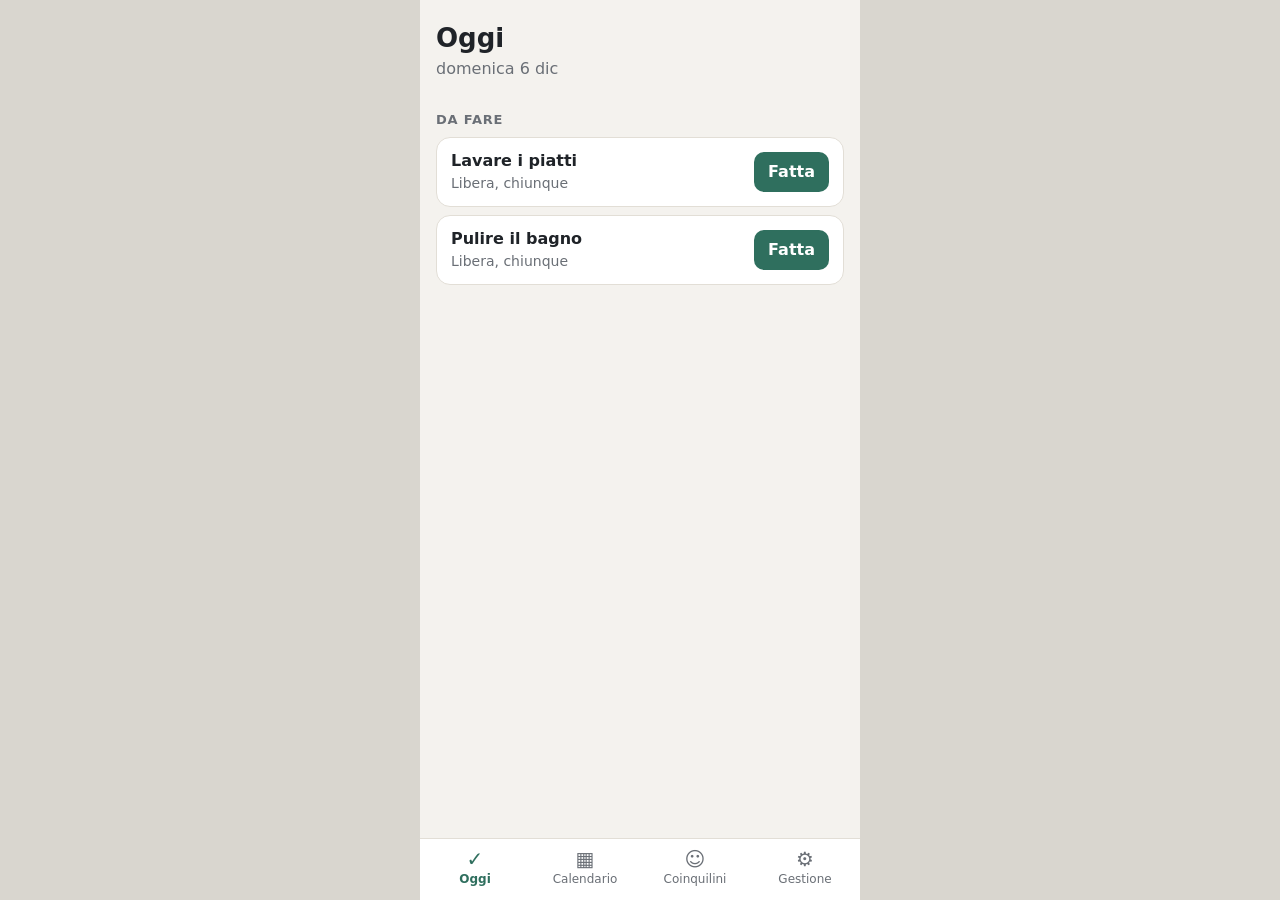
==== index.html @ b55a56a4 "Primo commit: app per coinquilini Co-Authored-By: Claude Opus 5.5 <noreply@anthropic.com>" ====
<!doctype html>
<html lang="it">
<head>
  <meta charset="utf-8">
  <meta name="viewport" content="width=device-width, initial-scale=1">
  <title>Faccende di casa</title>
  <link rel="stylesheet" href="styles.css">
</head>
<body>
  <div class="app">
    <header class="testata">
      <h1 id="titolo">Oggi</h1>
      <p id="sottotitolo"></p>
    </header>
    <main id="contenuto"></main>
    <nav class="nav">
      <a href="#oggi" data-tab="oggi"><span aria-hidden="true">✓</span>Oggi</a>
      <a href="#calendario" data-tab="calendario"><span aria-hidden="true">▦</span>Calendario</a>
      <a href="#coinquilini" data-tab="coinquilini"><span aria-hidden="true">☺</span>Coinquilini</a>
      <a href="#gestione" data-tab="gestione"><span aria-hidden="true">⚙</span>Gestione</a>
    </nav>
  </div>
  <dialog id="dialogo"></dialog>
  <script type="module" src="js/app.js"></script>
</body>
</html>
---- styles.css ----
:root {
  --sfondo: #f4f2ee;
  --carta: #ffffff;
  --testo: #1f2328;
  --tenue: #6a6f76;
  --bordo: #e2ded6;
  --primario: #2f6f5e;
  --primario-tenue: #e3efe9;
  --ritardo: #b4441f;
  --ritardo-tenue: #fbe9e2;
  --raggio: 14px;
}

* { box-sizing: border-box; }

body {
  margin: 0;
  background: #d9d6cf;
  color: var(--testo);
  font: 16px/1.4 system-ui, -apple-system, "Segoe UI", Roboto, sans-serif;
}

.app {
  max-width: 440px;
  min-height: 100vh;
  margin: 0 auto;
  background: var(--sfondo);
  padding-bottom: 80px;
}

.testata { padding: 20px 16px 8px; }
.testata h1 { margin: 0; font-size: 26px; }
.testata p { margin: 2px 0 0; color: var(--tenue); }

main { padding: 0 16px 16px; }

h2 {
  font-size: 13px;
  text-transform: uppercase;
  letter-spacing: .06em;
  color: var(--tenue);
  margin: 22px 0 8px;
}

.lista { list-style: none; margin: 0; padding: 0; display: grid; gap: 8px; }

.card {
  background: var(--carta);
  border: 1px solid var(--bordo);
  border-radius: var(--raggio);
  padding: 12px 14px;
  display: flex;
  align-items: center;
  gap: 12px;
}
.card .info { flex: 1; min-width: 0; display: grid; gap: 2px; }
.card .meta { color: var(--tenue); font-size: 14px; }
.card.fatta strong { color: var(--tenue); text-decoration: line-through; }
.card.ritardo { border-color: #efc2b2; }
a.card { color: inherit; text-decoration: none; }

.badge {
  justify-self: start;
  font-size: 13px;
  font-weight: 600;
  color: var(--ritardo);
  background: var(--ritardo-tenue);
  border-radius: 999px;
  padding: 1px 8px;
}
.esito { font-size: 14px; color: var(--primario); }
.vuoto { color: var(--tenue); margin: 4px 2px; }

.btn {
  font: inherit;
  font-weight: 600;
  border: 0;
  border-radius: 10px;
  padding: 9px 14px;
  background: var(--primario);
  color: #fff;
  cursor: pointer;
  white-space: nowrap;
}
.btn.secondario { background: var(--primario-tenue); color: var(--primario); }
.btn.pericolo { background: var(--ritardo-tenue); color: var(--ritardo); }
.btn.piccolo { padding: 6px 10px; font-size: 14px; }
.btn.largo { width: 100%; }

.giorno-cal { margin-top: 18px; }
.giorno-cal h2 { margin-top: 0; }
.giorno-cal.oggi h2 { color: var(--primario); }

form.modulo { display: grid; gap: 16px; margin-top: 8px; }
label.campo { display: grid; gap: 6px; font-weight: 600; }
input[type=text], input[type=date], select {
  font: inherit;
  padding: 10px 12px;
  border: 1px solid var(--bordo);
  border-radius: 10px;
  background: var(--carta);
  color: var(--testo);
  width: 100%;
}
fieldset { border: 0; padding: 0; margin: 0; display: grid; gap: 8px; }
legend { font-weight: 600; margin-bottom: 6px; }
.scelte { display: flex; flex-wrap: wrap; gap: 6px; }
.scelte label {
  border: 1px solid var(--bordo);
  background: var(--carta);
  border-radius: 999px;
  padding: 6px 12px;
  cursor: pointer;
}
.scelte input { margin: 0 4px 0 0; }
.errore { color: var(--ritardo); margin: 0; }
.azioni { display: flex; gap: 8px; flex-wrap: wrap; }

.riga-nome { display: flex; gap: 8px; align-items: center; }

dialog {
  border: 0;
  border-radius: 18px;
  padding: 20px;
  width: min(360px, calc(100% - 32px));
  background: var(--carta);
  color: var(--testo);
}
dialog::backdrop { background: rgb(0 0 0 / .35); }
dialog h3 { margin: 0 0 4px; }
dialog p { margin: 0 0 14px; color: var(--tenue); }
.nomi { display: grid; gap: 8px; margin-bottom: 10px; }

.nav {
  position: fixed;
  bottom: 0;
  left: 50%;
  transform: translateX(-50%);
  width: 100%;
  max-width: 440px;
  display: grid;
  grid-template-columns: repeat(4, 1fr);
  background: var(--carta);
  border-top: 1px solid var(--bordo);
}
.nav a {
  display: grid;
  justify-items: center;
  padding: 8px 0 12px;
  font-size: 12px;
  color: var(--tenue);
  text-decoration: none;
}
.nav a span { font-size: 20px; line-height: 1.2; }
.nav a.attivo { color: var(--primario); font-weight: 600; }
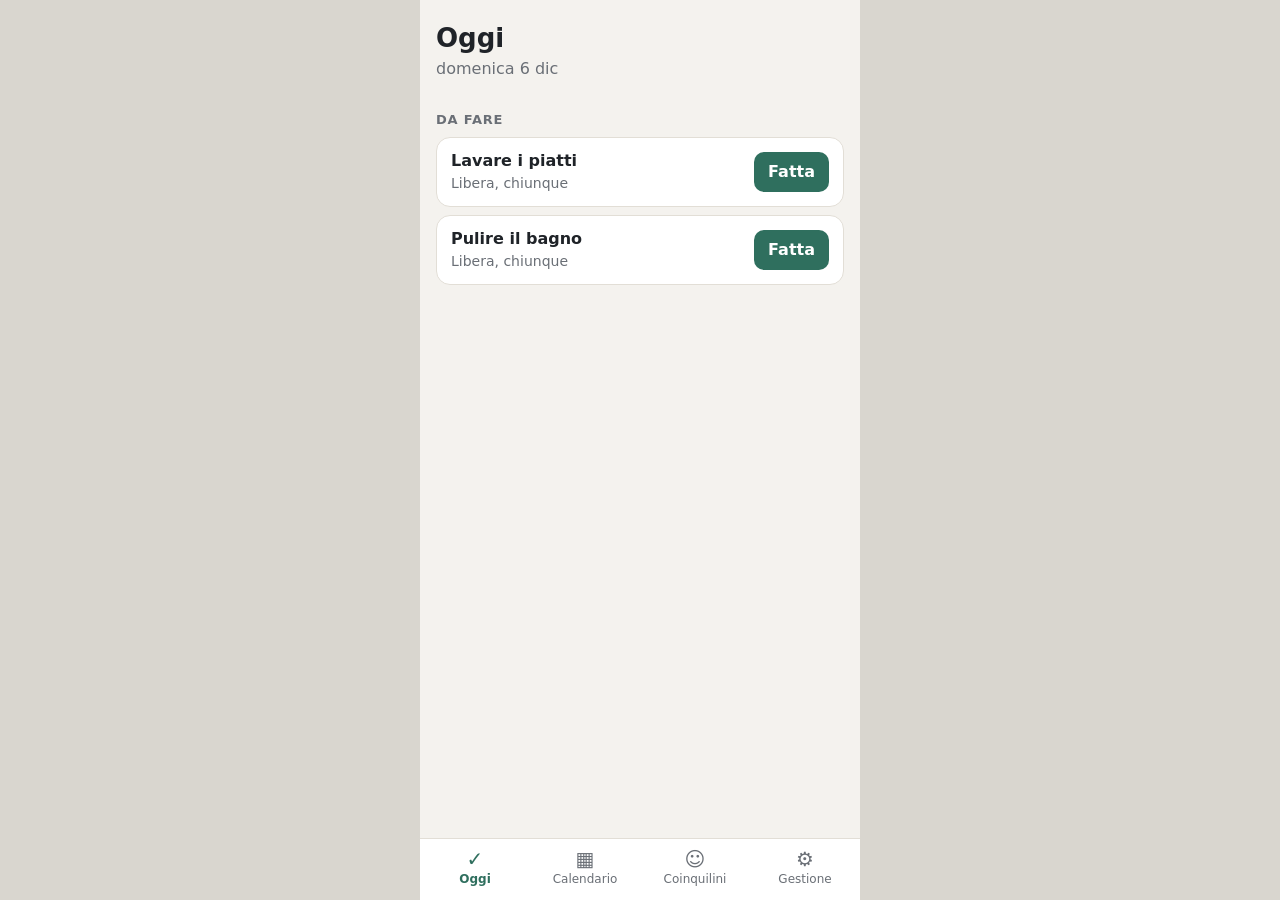
==== commit 696c7e0d: "Rinomina l'app in Coinqui Co-Authored-By: Claude Opus 5.5 <noreply@anthropic.com>" ====
--- a/index.html
+++ b/index.html
@@ -3,7 +3,7 @@
 <head>
   <meta charset="utf-8">
   <meta name="viewport" content="width=device-width, initial-scale=1">
-  <title>Faccende di casa</title>
+  <title>Coinqui</title>
   <link rel="stylesheet" href="styles.css">
 </head>
 <body>
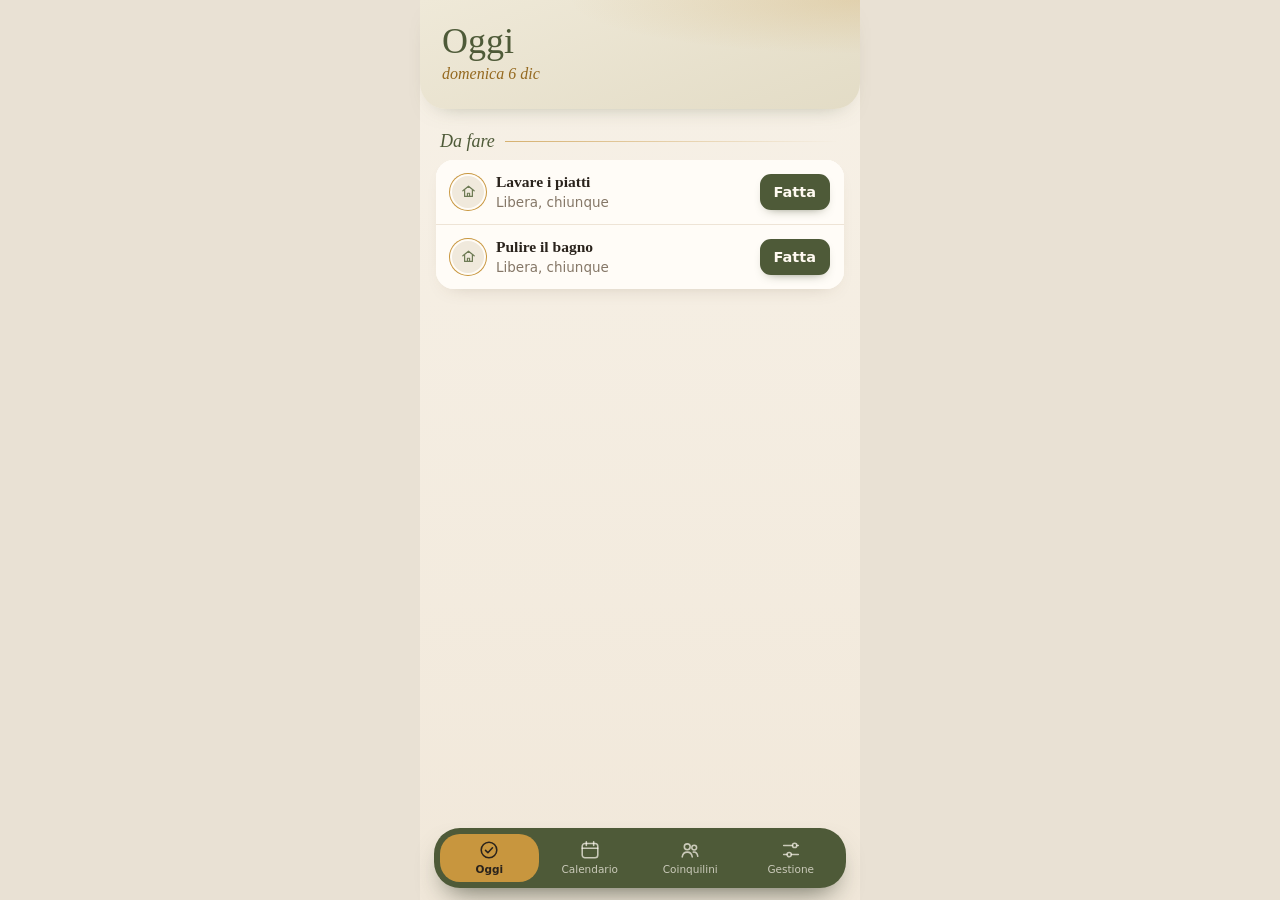
==== commit 7ced348b: "Nuovo aspetto "Salotto chiaro": avorio, verde oliva e ocra - styles.css riscritto: testata chiara, r" ====
--- a/index.html
+++ b/index.html
@@ -2,11 +2,21 @@
 <html lang="it">
 <head>
   <meta charset="utf-8">
-  <meta name="viewport" content="width=device-width, initial-scale=1">
+  <meta name="viewport" content="width=device-width, initial-scale=1, viewport-fit=cover">
+  <meta name="theme-color" content="#EFE9D8">
   <title>Coinqui</title>
   <link rel="stylesheet" href="styles.css">
 </head>
 <body>
+  <!-- Icone disegnate a mano (nessuna libreria): si richiamano con <use href="#i-..."> -->
+  <svg width="0" height="0" style="position:absolute" aria-hidden="true">
+    <symbol id="i-oggi" viewBox="0 0 24 24"><circle cx="12" cy="12" r="8.5"/><path d="M8.2 12.4l2.6 2.6 5-5.4"/></symbol>
+    <symbol id="i-calendario" viewBox="0 0 24 24"><rect x="3.5" y="5" width="17" height="15.5" rx="3"/><path d="M3.5 10h17M8 3v4M16 3v4"/></symbol>
+    <symbol id="i-coinquilini" viewBox="0 0 24 24"><circle cx="9" cy="8.5" r="3.2"/><path d="M3.5 19.5c.6-3.3 2.8-5.2 5.5-5.2s4.9 1.9 5.5 5.2"/><circle cx="16.6" cy="9.4" r="2.6"/><path d="M15.6 14.3c2.6-.3 4.4 1.5 4.9 4.6"/></symbol>
+    <symbol id="i-gestione" viewBox="0 0 24 24"><path d="M4 7h9.5M18.5 7H20M4 17h3.5M12.5 17H20"/><circle cx="16" cy="7" r="2.3"/><circle cx="10" cy="17" r="2.3"/></symbol>
+    <symbol id="i-casa" viewBox="0 0 24 24"><path d="M4 11l8-6.5 8 6.5"/><path d="M6.5 9.5V19h11V9.5"/><path d="M10.5 19v-4.5h3V19"/></symbol>
+  </svg>
+
   <div class="app">
     <header class="testata">
       <h1 id="titolo">Oggi</h1>
@@ -14,10 +24,10 @@
     </header>
     <main id="contenuto"></main>
     <nav class="nav">
-      <a href="#oggi" data-tab="oggi"><span aria-hidden="true">✓</span>Oggi</a>
-      <a href="#calendario" data-tab="calendario"><span aria-hidden="true">▦</span>Calendario</a>
-      <a href="#coinquilini" data-tab="coinquilini"><span aria-hidden="true">☺</span>Coinquilini</a>
-      <a href="#gestione" data-tab="gestione"><span aria-hidden="true">⚙</span>Gestione</a>
+      <a href="#oggi" data-tab="oggi"><svg class="ic" aria-hidden="true"><use href="#i-oggi"/></svg>Oggi</a>
+      <a href="#calendario" data-tab="calendario"><svg class="ic" aria-hidden="true"><use href="#i-calendario"/></svg>Calendario</a>
+      <a href="#coinquilini" data-tab="coinquilini"><svg class="ic" aria-hidden="true"><use href="#i-coinquilini"/></svg>Coinquilini</a>
+      <a href="#gestione" data-tab="gestione"><svg class="ic" aria-hidden="true"><use href="#i-gestione"/></svg>Gestione</a>
     </nav>
   </div>
   <dialog id="dialogo"></dialog>
--- a/styles.css
+++ b/styles.css
@@ -1,155 +1,271 @@
+/* Coinqui — aspetto "Salotto chiaro": avorio, verde oliva-salvia, ocra; caldo ma elegante. */
+
 :root {
-  --sfondo: #f4f2ee;
-  --carta: #ffffff;
-  --testo: #1f2328;
-  --tenue: #6a6f76;
-  --bordo: #e2ded6;
-  --primario: #2f6f5e;
-  --primario-tenue: #e3efe9;
-  --ritardo: #b4441f;
-  --ritardo-tenue: #fbe9e2;
-  --raggio: 14px;
+  --sfondo: #F7F1E7;
+  --sfondo-fondo: #F1E8DA;
+  --carta: #FFFCF7;
+  --testo: #2A231C;
+  --tenue: #857767;
+  --bordo: #EEE4D6;
+  --oliva: #6E7B55;
+  --oliva-scuro: #4E5A38;
+  --ocra: #C8963E;
+  --ocra-scuro: #95691F;
+  --ocra-chiaro: #EBCF95;
+  --crema-chiaro: #FFFAF1;
+  --ritardo: #B4532A;
+  --ritardo-tenue: #F8E3D8;
+  --ombra: 0 8px 20px -14px rgb(92 70 40 / .35);
+  --raggio: 18px;
+  --serif: "Palatino Linotype", Palatino, "Book Antiqua", Georgia, "Noto Serif", serif;
+  --sans: system-ui, -apple-system, "Segoe UI", Roboto, sans-serif;
 }
 
 * { box-sizing: border-box; }
 
 body {
   margin: 0;
-  background: #d9d6cf;
+  background: #E9E1D4;
   color: var(--testo);
-  font: 16px/1.4 system-ui, -apple-system, "Segoe UI", Roboto, sans-serif;
+  font: 15px/1.4 var(--sans);
+  -webkit-tap-highlight-color: transparent;
 }
 
 .app {
   max-width: 440px;
   min-height: 100vh;
   margin: 0 auto;
-  background: var(--sfondo);
-  padding-bottom: 80px;
-}
-
-.testata { padding: 20px 16px 8px; }
-.testata h1 { margin: 0; font-size: 26px; }
-.testata p { margin: 2px 0 0; color: var(--tenue); }
-
-main { padding: 0 16px 16px; }
+  background: linear-gradient(180deg, var(--sfondo) 0%, var(--sfondo-fondo) 100%);
+  padding-bottom: calc(100px + env(safe-area-inset-bottom));
+}
+
+/* ---------- Testata ---------- */
+
+.testata {
+  padding: calc(22px + env(safe-area-inset-top)) 22px 26px;
+  border-radius: 0 0 26px 26px;
+  color: var(--oliva-scuro);
+  background:
+    radial-gradient(120% 90% at 100% 0%, rgb(200 150 62 / .22), transparent 55%),
+    linear-gradient(160deg, #EFE9D8 0%, #E3DCC6 100%);
+  box-shadow: 0 10px 24px -18px rgb(78 90 56 / .6);
+}
+.testata h1 { margin: 0; font: 400 36px/1.08 var(--serif); }
+.testata p { margin: 4px 0 0; font: italic 16px var(--serif); color: var(--ocra-scuro); }
+
+main { padding: 2px 16px 16px; }
+
+/* ---------- Titoli di sezione ---------- */
 
 h2 {
-  font-size: 13px;
-  text-transform: uppercase;
-  letter-spacing: .06em;
-  color: var(--tenue);
-  margin: 22px 0 8px;
-}
-
-.lista { list-style: none; margin: 0; padding: 0; display: grid; gap: 8px; }
+  display: flex;
+  align-items: center;
+  gap: 10px;
+  font: italic 400 18px var(--serif);
+  color: var(--oliva-scuro);
+  margin: 20px 4px 8px;
+}
+h2::after {
+  content: "";
+  flex: 1;
+  height: 1px;
+  background: linear-gradient(90deg, var(--ocra), transparent);
+  opacity: .7;
+}
+
+/* ---------- Liste: righe raggruppate in un'unica scheda ---------- */
+
+.lista {
+  list-style: none;
+  margin: 0;
+  padding: 0;
+  background: var(--carta);
+  border-radius: var(--raggio);
+  box-shadow: var(--ombra), inset 0 1px 0 rgb(255 255 255 / .8);
+  overflow: hidden;
+}
+.lista > li + li { border-top: 1px solid var(--bordo); }
 
 .card {
-  background: var(--carta);
-  border: 1px solid var(--bordo);
-  border-radius: var(--raggio);
-  padding: 12px 14px;
+  position: relative;
+  background: var(--carta);
+  padding: 12px 14px 12px 16px;
   display: flex;
   align-items: center;
   gap: 12px;
 }
-.card .info { flex: 1; min-width: 0; display: grid; gap: 2px; }
-.card .meta { color: var(--tenue); font-size: 14px; }
-.card.fatta strong { color: var(--tenue); text-decoration: line-through; }
-.card.ritardo { border-color: #efc2b2; }
+/* striscia di stato a sinistra */
+.card::before {
+  content: "";
+  position: absolute;
+  left: 0; top: 10px; bottom: 10px;
+  width: 3px;
+  border-radius: 0 3px 3px 0;
+  background: transparent;
+}
+.card.ritardo::before { background: var(--ritardo); }
+.card.fatta::before { background: var(--oliva); }
+
+.card .info { flex: 1; min-width: 0; display: grid; gap: 1px; }
+.card strong { font: 600 15.5px/1.3 var(--serif); }
+.card .meta { color: var(--tenue); font-size: 13.5px; }
+.card.fatta strong { color: var(--tenue); }
 a.card { color: inherit; text-decoration: none; }
+a.card .freccia { color: var(--ocra); font: 22px var(--serif); }
+
+/* iniziali dei coinquilini */
+.av {
+  flex: 0 0 auto;
+  width: 32px;
+  height: 32px;
+  border-radius: 50%;
+  display: grid;
+  place-items: center;
+  font: 600 14px var(--serif);
+  color: #FFF7EA;
+  background: var(--oliva);
+  box-shadow: 0 0 0 2px var(--carta), 0 0 0 3px var(--ocra);
+}
+.av-0 { background: #B4532A; }
+.av-1 { background: #6E7B55; }
+.av-2 { background: #9A7B53; }
+.av-3 { background: #B8873A; }
+.av-4 { background: #84605C; }
+.av-libera { background: #F0E9DC; color: var(--oliva); }
+.av svg { width: 17px; height: 17px; }
 
 .badge {
   justify-self: start;
-  font-size: 13px;
+  font-size: 12px;
   font-weight: 600;
   color: var(--ritardo);
   background: var(--ritardo-tenue);
   border-radius: 999px;
   padding: 1px 8px;
-}
-.esito { font-size: 14px; color: var(--primario); }
-.vuoto { color: var(--tenue); margin: 4px 2px; }
+  margin-top: 3px;
+}
+.esito { font-size: 13.5px; color: var(--oliva); }
+.vuoto { color: var(--tenue); margin: 4px 4px; font: italic 15px var(--serif); }
+
+/* ---------- Pulsanti ---------- */
 
 .btn {
   font: inherit;
+  font-size: 14.5px;
   font-weight: 600;
   border: 0;
-  border-radius: 10px;
-  padding: 9px 14px;
-  background: var(--primario);
-  color: #fff;
+  border-radius: 11px;
+  padding: 8px 14px;
+  background: var(--oliva-scuro);
+  color: var(--crema-chiaro);
+  box-shadow: 0 5px 12px -8px rgb(63 74 43 / .9);
   cursor: pointer;
   white-space: nowrap;
 }
-.btn.secondario { background: var(--primario-tenue); color: var(--primario); }
-.btn.pericolo { background: var(--ritardo-tenue); color: var(--ritardo); }
-.btn.piccolo { padding: 6px 10px; font-size: 14px; }
-.btn.largo { width: 100%; }
-
-.giorno-cal { margin-top: 18px; }
-.giorno-cal h2 { margin-top: 0; }
-.giorno-cal.oggi h2 { color: var(--primario); }
-
-form.modulo { display: grid; gap: 16px; margin-top: 8px; }
-label.campo { display: grid; gap: 6px; font-weight: 600; }
+.btn:active { transform: translateY(1px); }
+.btn.secondario {
+  background: transparent;
+  color: var(--ocra-scuro);
+  box-shadow: inset 0 0 0 1px #E3C88F;
+}
+.btn.pericolo { background: var(--ritardo-tenue); color: var(--ritardo); box-shadow: none; }
+.btn.nudo { background: none; box-shadow: none; color: var(--tenue); }
+.btn.piccolo { padding: 5px 11px; font-size: 13.5px; }
+.btn.largo { display: block; width: 100%; }
+a.btn { text-align: center; text-decoration: none; }
+main > .btn.largo:first-child { margin-top: 16px; }
+
+/* ---------- Calendario ---------- */
+
+.giorno-cal { margin-top: 4px; }
+.giorno-cal.oggi h2 { color: var(--ocra-scuro); }
+
+/* ---------- Moduli ---------- */
+
+form.modulo { display: grid; gap: 16px; margin-top: 16px; }
+label.campo { display: grid; gap: 6px; font: 600 15px var(--serif); }
 input[type=text], input[type=date], select {
-  font: inherit;
+  font: 15px var(--sans);
   padding: 10px 12px;
   border: 1px solid var(--bordo);
-  border-radius: 10px;
+  border-radius: 12px;
   background: var(--carta);
   color: var(--testo);
   width: 100%;
 }
+input:focus, select:focus { outline: none; border-color: var(--ocra); box-shadow: 0 0 0 3px rgb(200 150 62 / .25); }
 fieldset { border: 0; padding: 0; margin: 0; display: grid; gap: 8px; }
-legend { font-weight: 600; margin-bottom: 6px; }
+legend { font: 600 15px var(--serif); margin-bottom: 6px; }
 .scelte { display: flex; flex-wrap: wrap; gap: 6px; }
 .scelte label {
   border: 1px solid var(--bordo);
   background: var(--carta);
   border-radius: 999px;
   padding: 6px 12px;
+  font-size: 14px;
   cursor: pointer;
 }
-.scelte input { margin: 0 4px 0 0; }
+.scelte label:has(input:checked) { background: var(--oliva); border-color: var(--oliva); color: var(--crema-chiaro); }
+.scelte input { margin: 0 5px 0 0; accent-color: var(--ocra); }
 .errore { color: var(--ritardo); margin: 0; }
 .azioni { display: flex; gap: 8px; flex-wrap: wrap; }
 
 .riga-nome { display: flex; gap: 8px; align-items: center; }
+.riga-nome input[type=text] { flex: 1; min-width: 0; }
+form.aggiungi { margin-top: 10px; }
+
+/* ---------- Dialogo "Chi l'ha fatta?" ---------- */
 
 dialog {
   border: 0;
-  border-radius: 18px;
+  border-radius: 20px;
   padding: 20px;
-  width: min(360px, calc(100% - 32px));
+  width: min(340px, calc(100% - 32px));
   background: var(--carta);
   color: var(--testo);
-}
-dialog::backdrop { background: rgb(0 0 0 / .35); }
-dialog h3 { margin: 0 0 4px; }
-dialog p { margin: 0 0 14px; color: var(--tenue); }
-.nomi { display: grid; gap: 8px; margin-bottom: 10px; }
+  box-shadow: 0 18px 40px -18px rgb(92 62 30 / .6);
+}
+dialog::backdrop { background: rgb(42 33 27 / .45); }
+dialog h3 { margin: 0 0 2px; font: 400 23px var(--serif); }
+dialog p { margin: 0 0 14px; font: italic 15px var(--serif); color: var(--tenue); }
+.nomi { display: grid; gap: 8px; margin-bottom: 6px; }
+.nomi .btn { padding: 10px; }
+.nomi .btn.secondario { color: var(--testo); background: #fff; box-shadow: inset 0 0 0 1px var(--bordo); }
+
+/* ---------- Barra in basso (galleggiante) ---------- */
 
 .nav {
   position: fixed;
-  bottom: 0;
   left: 50%;
+  bottom: calc(12px + env(safe-area-inset-bottom));
   transform: translateX(-50%);
-  width: 100%;
-  max-width: 440px;
+  width: calc(100% - 28px);
+  max-width: 412px;
   display: grid;
   grid-template-columns: repeat(4, 1fr);
-  background: var(--carta);
-  border-top: 1px solid var(--bordo);
+  gap: 2px;
+  padding: 6px;
+  background: var(--oliva-scuro);
+  border-radius: 26px;
+  box-shadow: 0 14px 28px -12px rgb(38 46 28 / .7);
 }
 .nav a {
   display: grid;
   justify-items: center;
-  padding: 8px 0 12px;
-  font-size: 12px;
-  color: var(--tenue);
+  gap: 1px;
+  padding: 5px 0;
+  border-radius: 20px;
+  font-size: 10.5px;
+  color: rgb(255 250 241 / .7);
   text-decoration: none;
 }
-.nav a span { font-size: 20px; line-height: 1.2; }
-.nav a.attivo { color: var(--primario); font-weight: 600; }
+.nav svg { width: 22px; height: 22px; }
+.nav a.attivo { background: var(--ocra); color: var(--testo); font-weight: 700; }
+
+svg.ic {
+  fill: none;
+  stroke: currentColor;
+  stroke-width: 1.7;
+  stroke-linecap: round;
+  stroke-linejoin: round;
+}
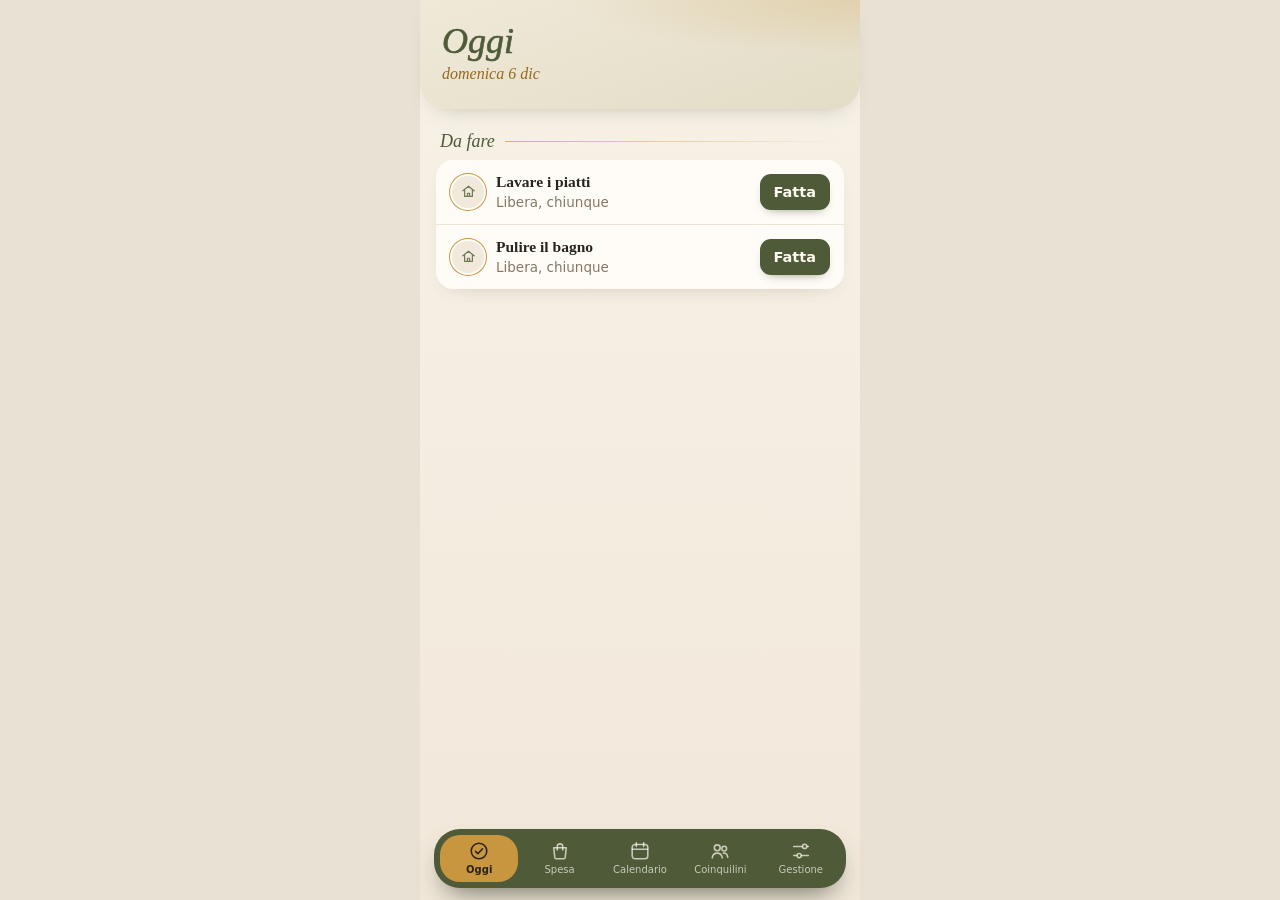
==== commit fc4096f6: "Aggiungi la lista della spesa, il calendario a griglia e le prove automatiche - Nuova sezione Spesa:" ====
--- a/index.html
+++ b/index.html
@@ -14,6 +14,8 @@
     <symbol id="i-calendario" viewBox="0 0 24 24"><rect x="3.5" y="5" width="17" height="15.5" rx="3"/><path d="M3.5 10h17M8 3v4M16 3v4"/></symbol>
     <symbol id="i-coinquilini" viewBox="0 0 24 24"><circle cx="9" cy="8.5" r="3.2"/><path d="M3.5 19.5c.6-3.3 2.8-5.2 5.5-5.2s4.9 1.9 5.5 5.2"/><circle cx="16.6" cy="9.4" r="2.6"/><path d="M15.6 14.3c2.6-.3 4.4 1.5 4.9 4.6"/></symbol>
     <symbol id="i-gestione" viewBox="0 0 24 24"><path d="M4 7h9.5M18.5 7H20M4 17h3.5M12.5 17H20"/><circle cx="16" cy="7" r="2.3"/><circle cx="10" cy="17" r="2.3"/></symbol>
+    <symbol id="i-spesa" viewBox="0 0 24 24"><path d="M5.2 8.5h13.6l-1.1 10.6a1.6 1.6 0 0 1-1.6 1.4H7.9a1.6 1.6 0 0 1-1.6-1.4z"/><path d="M9 10.8V7.2a3 3 0 0 1 6 0v3.6"/></symbol>
+    <symbol id="i-spunta" viewBox="0 0 24 24"><path d="M6.5 12.6l3.6 3.6 7.4-8"/></symbol>
     <symbol id="i-casa" viewBox="0 0 24 24"><path d="M4 11l8-6.5 8 6.5"/><path d="M6.5 9.5V19h11V9.5"/><path d="M10.5 19v-4.5h3V19"/></symbol>
   </svg>
 
@@ -25,6 +27,7 @@
     <main id="contenuto"></main>
     <nav class="nav">
       <a href="#oggi" data-tab="oggi"><svg class="ic" aria-hidden="true"><use href="#i-oggi"/></svg>Oggi</a>
+      <a href="#spesa" data-tab="spesa"><svg class="ic" aria-hidden="true"><use href="#i-spesa"/></svg>Spesa</a>
       <a href="#calendario" data-tab="calendario"><svg class="ic" aria-hidden="true"><use href="#i-calendario"/></svg>Calendario</a>
       <a href="#coinquilini" data-tab="coinquilini"><svg class="ic" aria-hidden="true"><use href="#i-coinquilini"/></svg>Coinquilini</a>
       <a href="#gestione" data-tab="gestione"><svg class="ic" aria-hidden="true"><use href="#i-gestione"/></svg>Gestione</a>
--- a/styles.css
+++ b/styles.css
@@ -50,7 +50,11 @@
     linear-gradient(160deg, #EFE9D8 0%, #E3DCC6 100%);
   box-shadow: 0 10px 24px -18px rgb(78 90 56 / .6);
 }
-.testata h1 { margin: 0; font: 400 36px/1.08 var(--serif); }
+.testata h1 {
+  margin: 0;
+  font: italic 400 36px/1.08 var(--serif);
+  -webkit-text-stroke: .6px currentColor; /* un filo più spesso, senza arrivare al grassetto */
+}
 .testata p { margin: 4px 0 0; font: italic 16px var(--serif); color: var(--ocra-scuro); }
 
 main { padding: 2px 16px 16px; }
@@ -175,10 +179,104 @@
 a.btn { text-align: center; text-decoration: none; }
 main > .btn.largo:first-child { margin-top: 16px; }
 
+.card .apri-lista { justify-self: start; margin-top: 6px; }
+
+/* ---------- Lista della spesa ---------- */
+
+#nuova-voce { margin-top: 16px; }
+#errore-spesa { margin: 8px 4px 0; font-weight: 600; }
+
+.voce-spesa { padding: 4px 12px 4px 8px; gap: 4px; }
+/* tondo da toccare: l'area è 44px, il cerchio disegnato è più piccolo */
+.spunta {
+  flex: 0 0 auto;
+  width: 44px;
+  height: 44px;
+  padding: 0;
+  border: 0;
+  background: none;
+  display: grid;
+  place-items: center;
+  cursor: pointer;
+}
+.spunta svg {
+  width: 26px;
+  height: 26px;
+  padding: 3px;
+  border-radius: 50%;
+  color: transparent;
+  stroke-width: 2.2;
+  box-shadow: inset 0 0 0 1.7px var(--ocra);
+  transition: background .15s;
+}
+.spunta[aria-pressed="true"] svg { background: var(--oliva); color: var(--crema-chiaro); box-shadow: none; }
+
+.voce-spesa .nome-voce {
+  flex: 1;
+  min-width: 0;
+  padding: 9px 8px;
+  font: 600 15.5px/1.3 var(--serif);
+  color: var(--testo);
+}
+.voce-spesa input.nome-voce { border: 0; border-radius: 10px; background: transparent; }
+.voce-spesa input.nome-voce:focus { background: var(--crema-chiaro); box-shadow: 0 0 0 2px rgb(200 150 62 / .45); }
+.voce-spesa .barrato { color: var(--tenue); text-decoration: line-through; text-decoration-color: var(--ocra); }
+
 /* ---------- Calendario ---------- */
 
 .giorno-cal { margin-top: 4px; }
 .giorno-cal.oggi h2 { color: var(--ocra-scuro); }
+
+/* griglia del mese */
+.mese {
+  margin-top: 16px;
+  padding: 10px 8px 8px;
+  background: var(--carta);
+  border-radius: var(--raggio);
+  box-shadow: var(--ombra), inset 0 1px 0 rgb(255 255 255 / .8);
+}
+.mese-testa { display: flex; align-items: center; justify-content: space-between; padding: 0 2px 6px; }
+.mese-testa strong { font: italic 600 18px var(--serif); color: var(--oliva-scuro); text-transform: capitalize; }
+.freccia-mese {
+  width: 44px;
+  height: 40px;
+  border: 0;
+  border-radius: 12px;
+  background: none;
+  color: var(--ocra-scuro);
+  font: 26px/1 var(--serif);
+  cursor: pointer;
+}
+.freccia-mese:active { background: var(--sfondo); }
+.settimana, .griglia { display: grid; grid-template-columns: repeat(7, 1fr); gap: 2px; text-align: center; }
+.settimana span { font-size: 11.5px; color: var(--tenue); padding-bottom: 4px; }
+.cella {
+  height: 44px;
+  padding: 0;
+  border: 0;
+  border-radius: 12px;
+  background: none;
+  color: var(--testo);
+  font: 15px var(--serif);
+  display: grid;
+  grid-template-rows: 1fr 8px;
+  place-items: center;
+  padding-top: 5px;
+  cursor: pointer;
+}
+.cella.oggi { color: var(--ocra-scuro); font-weight: 700; box-shadow: inset 0 0 0 1.5px var(--ocra-chiaro); }
+.cella.scelto { background: var(--oliva-scuro); color: var(--crema-chiaro); box-shadow: none; }
+.pallino { width: 6px; height: 6px; border-radius: 50%; margin-bottom: 4px; }
+.pallino.fatto { background: var(--oliva); }
+.pallino.saltato { background: var(--ritardo); }
+.pallino.da-fare { background: var(--ocra); }
+.cella.scelto .pallino { box-shadow: 0 0 0 1.5px var(--crema-chiaro); }
+.cella.scelto .pallino.fatto { background: #A9B98A; }
+
+.titolo-prossimi { margin-top: 28px; font-size: 20px; }
+.giorno-cal.passato h2 { color: var(--tenue); }
+.card.saltata::before { background: var(--ritardo); opacity: .55; }
+.card .non-fatta { color: var(--ritardo); }
 
 /* ---------- Moduli ---------- */
 
@@ -209,6 +307,8 @@
 .scelte input { margin: 0 5px 0 0; accent-color: var(--ocra); }
 .errore { color: var(--ritardo); margin: 0; }
 .azioni { display: flex; gap: 8px; flex-wrap: wrap; }
+label.casella { display: flex; align-items: center; gap: 10px; font: 600 15px var(--serif); cursor: pointer; }
+label.casella input { width: 20px; height: 20px; margin: 0; accent-color: var(--oliva); }
 
 .riga-nome { display: flex; gap: 8px; align-items: center; }
 .riga-nome input[type=text] { flex: 1; min-width: 0; }
@@ -242,7 +342,7 @@
   width: calc(100% - 28px);
   max-width: 412px;
   display: grid;
-  grid-template-columns: repeat(4, 1fr);
+  grid-template-columns: repeat(5, 1fr);
   gap: 2px;
   padding: 6px;
   background: var(--oliva-scuro);
@@ -255,7 +355,7 @@
   gap: 1px;
   padding: 5px 0;
   border-radius: 20px;
-  font-size: 10.5px;
+  font-size: 10px;
   color: rgb(255 250 241 / .7);
   text-decoration: none;
 }
